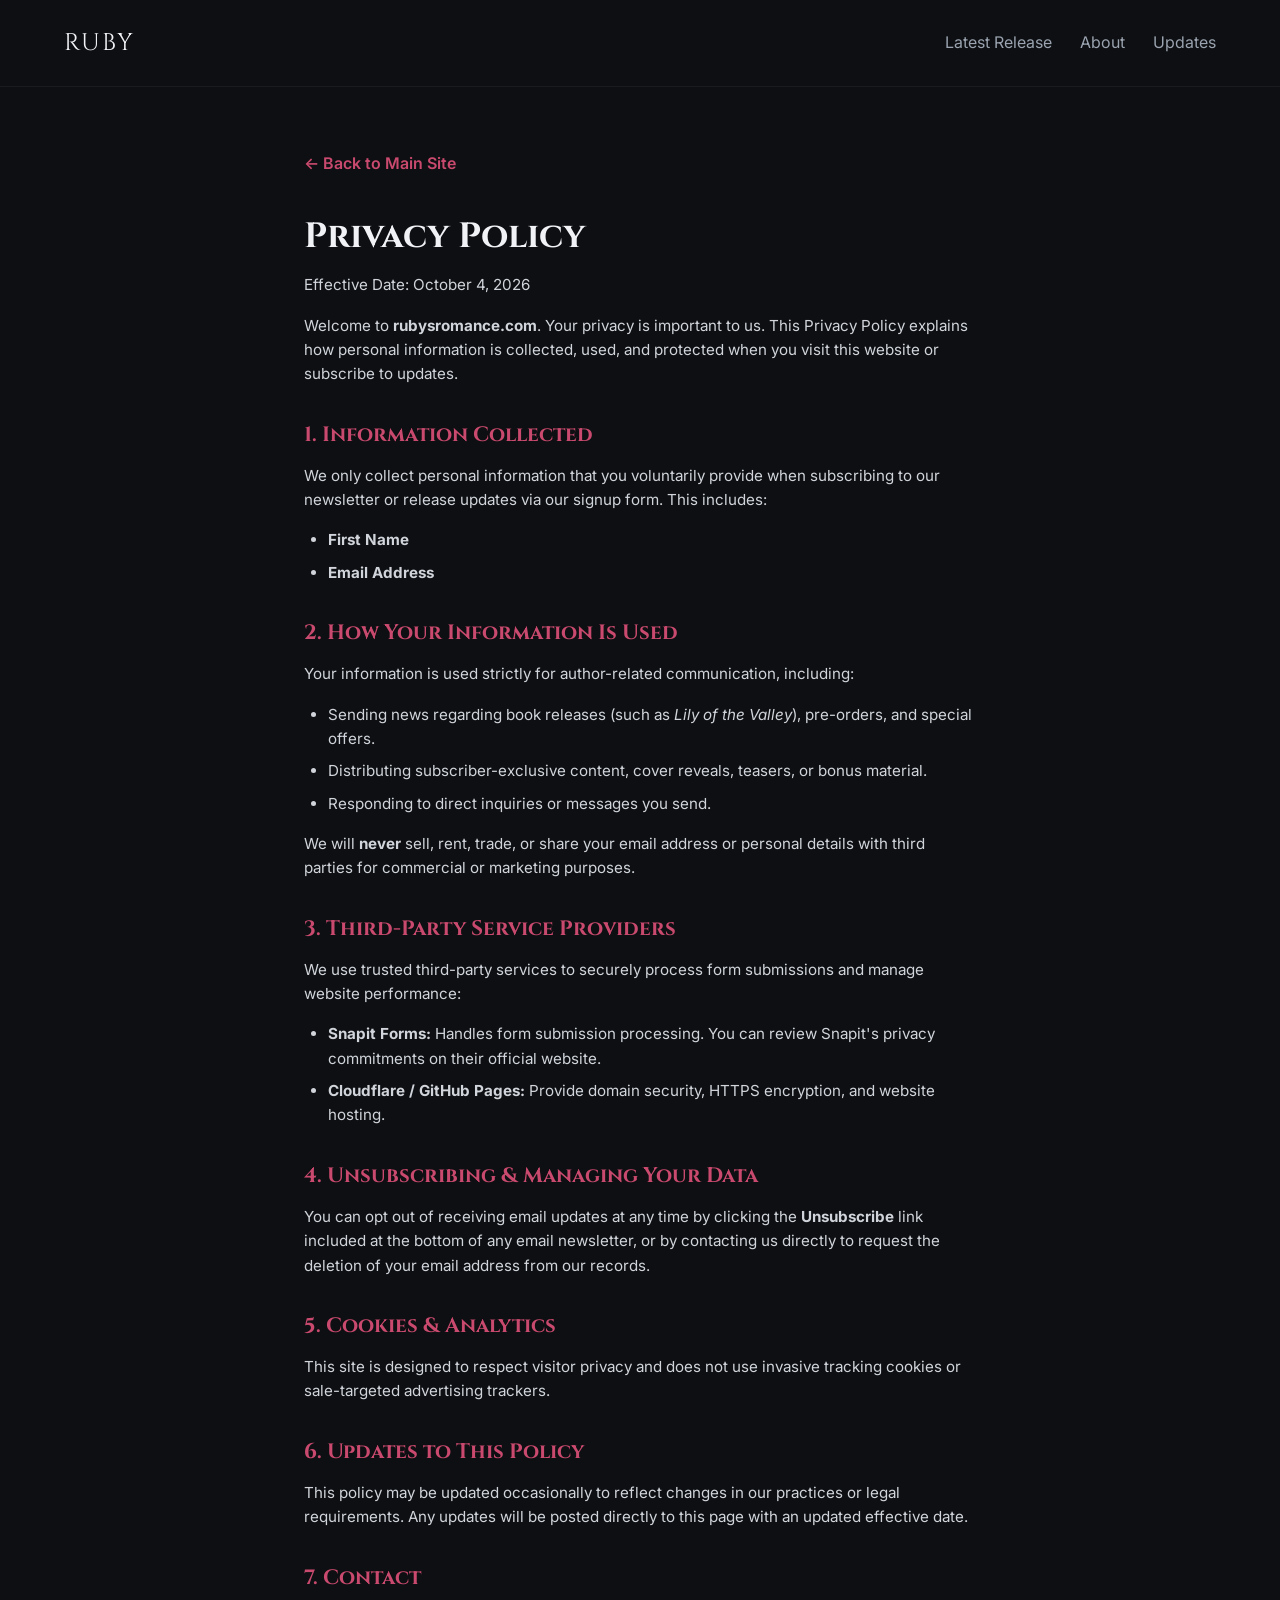
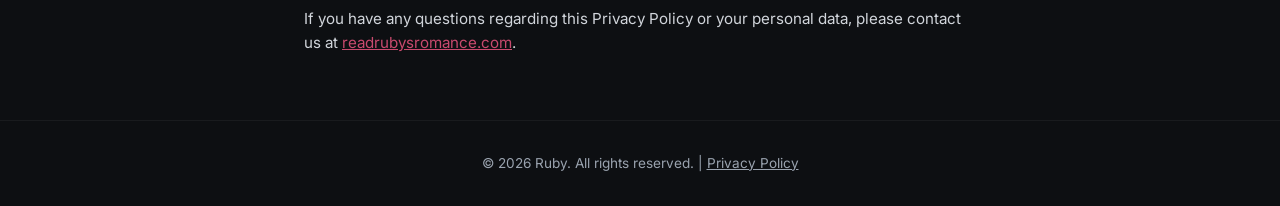
==== privacy.html @ 129fb5df "Create privacy.html" ====
<!DOCTYPE html>
<html lang="en">
<head>
  <meta charset="UTF-8" />
  <meta name="viewport" content="width=device-width, initial-scale=1.0" />
  <title>Privacy Policy | Ruby's Romance</title>
  <link rel="stylesheet" href="assets/css/style.css" />
  <link rel="preconnect" href="https://fonts.googleapis.com">
  <link rel="preconnect" href="https://fonts.gstatic.com" crossorigin>
  <link href="https://fonts.googleapis.com/css2?family=Cinzel:wght@500;700&family=Inter:wght@300;400;600&display=swap" rel="stylesheet">
  <style>
    .legal-container {
      max-width: 800px;
      margin: 4rem auto;
      padding: 0 5%;
    }
    .legal-container h1 {
      font-family: var(--font-heading);
      font-size: 2.2rem;
      margin-bottom: 0.5rem;
    }
    .legal-container h2 {
      font-family: var(--font-heading);
      font-size: 1.3rem;
      margin-top: 2rem;
      margin-bottom: 0.75rem;
      color: var(--accent-color);
    }
    .legal-container p, .legal-container ul {
      color: #d1d5db;
      margin-bottom: 1rem;
      font-size: 0.95rem;
    }
    .legal-container ul {
      padding-left: 1.5rem;
    }
    .legal-container li {
      margin-bottom: 0.5rem;
    }
    .effective-date {
      color: var(--text-muted);
      font-size: 0.85rem;
      margin-bottom: 2rem;
    }
    .back-link {
      display: inline-block;
      margin-bottom: 2rem;
      color: var(--accent-color);
      text-decoration: none;
      font-weight: 600;
    }
    .back-link:hover {
      text-decoration: underline;
    }
  </style>
</head>
<body>

  <header class="navbar">
    <a href="index.html" class="brand">RUBY</a>
    <nav>
      <a href="index.html#book">Latest Release</a>
      <a href="index.html#about">About</a>
      <a href="index.html#newsletter">Updates</a>
    </nav>
  </header>

  <main class="legal-container">
    <a href="index.html" class="back-link">&larr; Back to Main Site</a>
    <h1>Privacy Policy</h1>
    <p class="effective-date">Effective Date: October 4, 2026</p>

    <p>Welcome to <strong>rubysromance.com</strong>. Your privacy is important to us. This Privacy Policy explains how personal information is collected, used, and protected when you visit this website or subscribe to updates.</p>

    <h2>1. Information Collected</h2>
    <p>We only collect personal information that you voluntarily provide when subscribing to our newsletter or release updates via our signup form. This includes:</p>
    <ul>
      <li><strong>First Name</strong></li>
      <li><strong>Email Address</strong></li>
    </ul>

    <h2>2. How Your Information Is Used</h2>
    <p>Your information is used strictly for author-related communication, including:</p>
    <ul>
      <li>Sending news regarding book releases (such as <em>Lily of the Valley</em>), pre-orders, and special offers.</li>
      <li>Distributing subscriber-exclusive content, cover reveals, teasers, or bonus material.</li>
      <li>Responding to direct inquiries or messages you send.</li>
    </ul>
    <p>We will <strong>never</strong> sell, rent, trade, or share your email address or personal details with third parties for commercial or marketing purposes.</p>

    <h2>3. Third-Party Service Providers</h2>
    <p>We use trusted third-party services to securely process form submissions and manage website performance:</p>
    <ul>
      <li><strong>Snapit Forms:</strong> Handles form submission processing. You can review Snapit's privacy commitments on their official website.</li>
      <li><strong>Cloudflare / GitHub Pages:</strong> Provide domain security, HTTPS encryption, and website hosting.</li>
    </ul>

    <h2>4. Unsubscribing & Managing Your Data</h2>
    <p>You can opt out of receiving email updates at any time by clicking the <strong>Unsubscribe</strong> link included at the bottom of any email newsletter, or by contacting us directly to request the deletion of your email address from our records.</p>

    <h2>5. Cookies & Analytics</h2>
    <p>This site is designed to respect visitor privacy and does not use invasive tracking cookies or sale-targeted advertising trackers.</p>

    <h2>6. Updates to This Policy</h2>
    <p>This policy may be updated occasionally to reflect changes in our practices or legal requirements. Any updates will be posted directly to this page with an updated effective date.</p>

    <h2>7. Contact</h2>
    <p>If you have any questions regarding this Privacy Policy or your personal data, please contact us at <a href="mailto:readrubysromance.com" style="color: var(--accent-color);">readrubysromance.com</a>.</p>
  </main>

  <footer>
    <p>&copy; 2026 Ruby. All rights reserved. | <a href="privacy.html" style="color: var(--text-muted); text-decoration: underline;">Privacy Policy</a></p>
  </footer>

</body>
</html>
---- assets/css/style.css ----
:root {
  --bg-color: #0d0f12;
  --card-bg: #161a20;
  --accent-color: #c94a6e;
  --accent-hover: #e05d82;
  --text-main: #f0f2f5;
  --text-muted: #9aa3af;
  --font-heading: 'Cinzel', serif;
  --font-body: 'Inter', sans-serif;
}

* {
  box-sizing: border-box;
  margin: 0;
  padding: 0;
}

body {
  background-color: var(--bg-color);
  color: var(--text-main);
  font-family: var(--font-body);
  line-height: 1.6;
}

.navbar {
  display: flex;
  justify-content: space-between;
  align-items: center;
  padding: 1.5rem 5%;
  border-bottom: 1px solid rgba(255,255,255,0.05);
}

.brand {
  font-family: var(--font-heading);
  font-size: 1.5rem;
  letter-spacing: 2px;
  color: var(--text-main);
  text-decoration: none;
}

.navbar nav a {
  color: var(--text-muted);
  text-decoration: none;
  margin-left: 1.5rem;
  transition: color 0.2s;
}

.navbar nav a:hover {
  color: var(--accent-color);
}

.hero {
  padding: 4rem 5%;
  max-width: 1100px;
  margin: 0 auto;
}

.hero-container {
  display: grid;
  grid-template-columns: 1fr 1.5fr;
  gap: 3rem;
  align-items: center;
}

@media (max-width: 768px) {
  .hero-container {
    grid-template-columns: 1fr;
    text-align: center;
  }
}

.book-cover img {
  width: 100%;
  max-width: 340px;
  border-radius: 8px;
  box-shadow: 0 10px 30px rgba(0,0,0,0.5);
  margin: 0 auto;
  display: block;
}

.badge {
  display: inline-block;
  background: rgba(201, 74, 110, 0.15);
  color: var(--accent-color);
  padding: 0.3rem 0.8rem;
  border-radius: 20px;
  font-size: 0.85rem;
  font-weight: 600;
  margin-bottom: 1rem;
}

h1 {
  font-family: var(--font-heading);
  font-size: 2.5rem;
  margin-bottom: 0.5rem;
}

.subhead {
  color: var(--text-muted);
  font-size: 1.1rem;
  margin-bottom: 1.5rem;
}

.blurb {
  margin-bottom: 1.5rem;
  color: #d1d5db;
}

.tag-list {
  display: flex;
  flex-wrap: wrap;
  gap: 0.5rem;
  margin-bottom: 2rem;
}

.tag-list span {
  background: var(--card-bg);
  padding: 0.3rem 0.7rem;
  border-radius: 4px;
  font-size: 0.8rem;
  color: var(--text-muted);
}

.cta-buttons {
  display: flex;
  gap: 1rem;
  flex-wrap: wrap;
}

.btn {
  display: inline-block;
  padding: 0.8rem 1.5rem;
  border-radius: 6px;
  text-decoration: none;
  font-weight: 600;
  transition: background 0.2s;
}

.btn.primary {
  background-color: var(--accent-color);
  color: #fff;
}

.btn.primary:hover {
  background-color: var(--accent-hover);
}

.btn.secondary {
  background-color: var(--card-bg);
  color: var(--text-main);
  border: 1px solid rgba(255,255,255,0.1);
}

.newsletter-section {
  background-color: var(--card-bg);
  padding: 4rem 5%;
  text-align: center;
  margin: 3rem 0;
}

.newsletter-form {
  display: flex;
  justify-content: center;
  gap: 0.5rem;
  margin-top: 1.5rem;
  max-width: 500px;
  margin-left: auto;
  margin-right: auto;
}

.newsletter-form input {
  padding: 0.8rem;
  border-radius: 6px;
  border: 1px solid rgba(255,255,255,0.1);
  background: var(--bg-color);
  color: #fff;
  flex: 1;
}

.about-section {
  padding: 4rem 5%;
  max-width: 900px;
  margin: 0 auto;
}

.about-grid {
  display: grid;
  grid-template-columns: 1fr 2fr;
  gap: 2rem;
  align-items: center;
}

@media (max-width: 600px) {
  .about-grid {
    grid-template-columns: 1fr;
    text-align: center;
  }
}

.author-photo img {
  width: 150px;
  height: 150px;
  border-radius: 50%;
  object-fit: cover;
}

.social-links {
  margin-top: 1rem;
}

.social-links a {
  color: var(--accent-color);
  margin-right: 1rem;
  text-decoration: none;
}

footer {
  text-align: center;
  padding: 2rem;
  color: var(--text-muted);
  font-size: 0.85rem;
  border-top: 1px solid rgba(255,255,255,0.05);
}
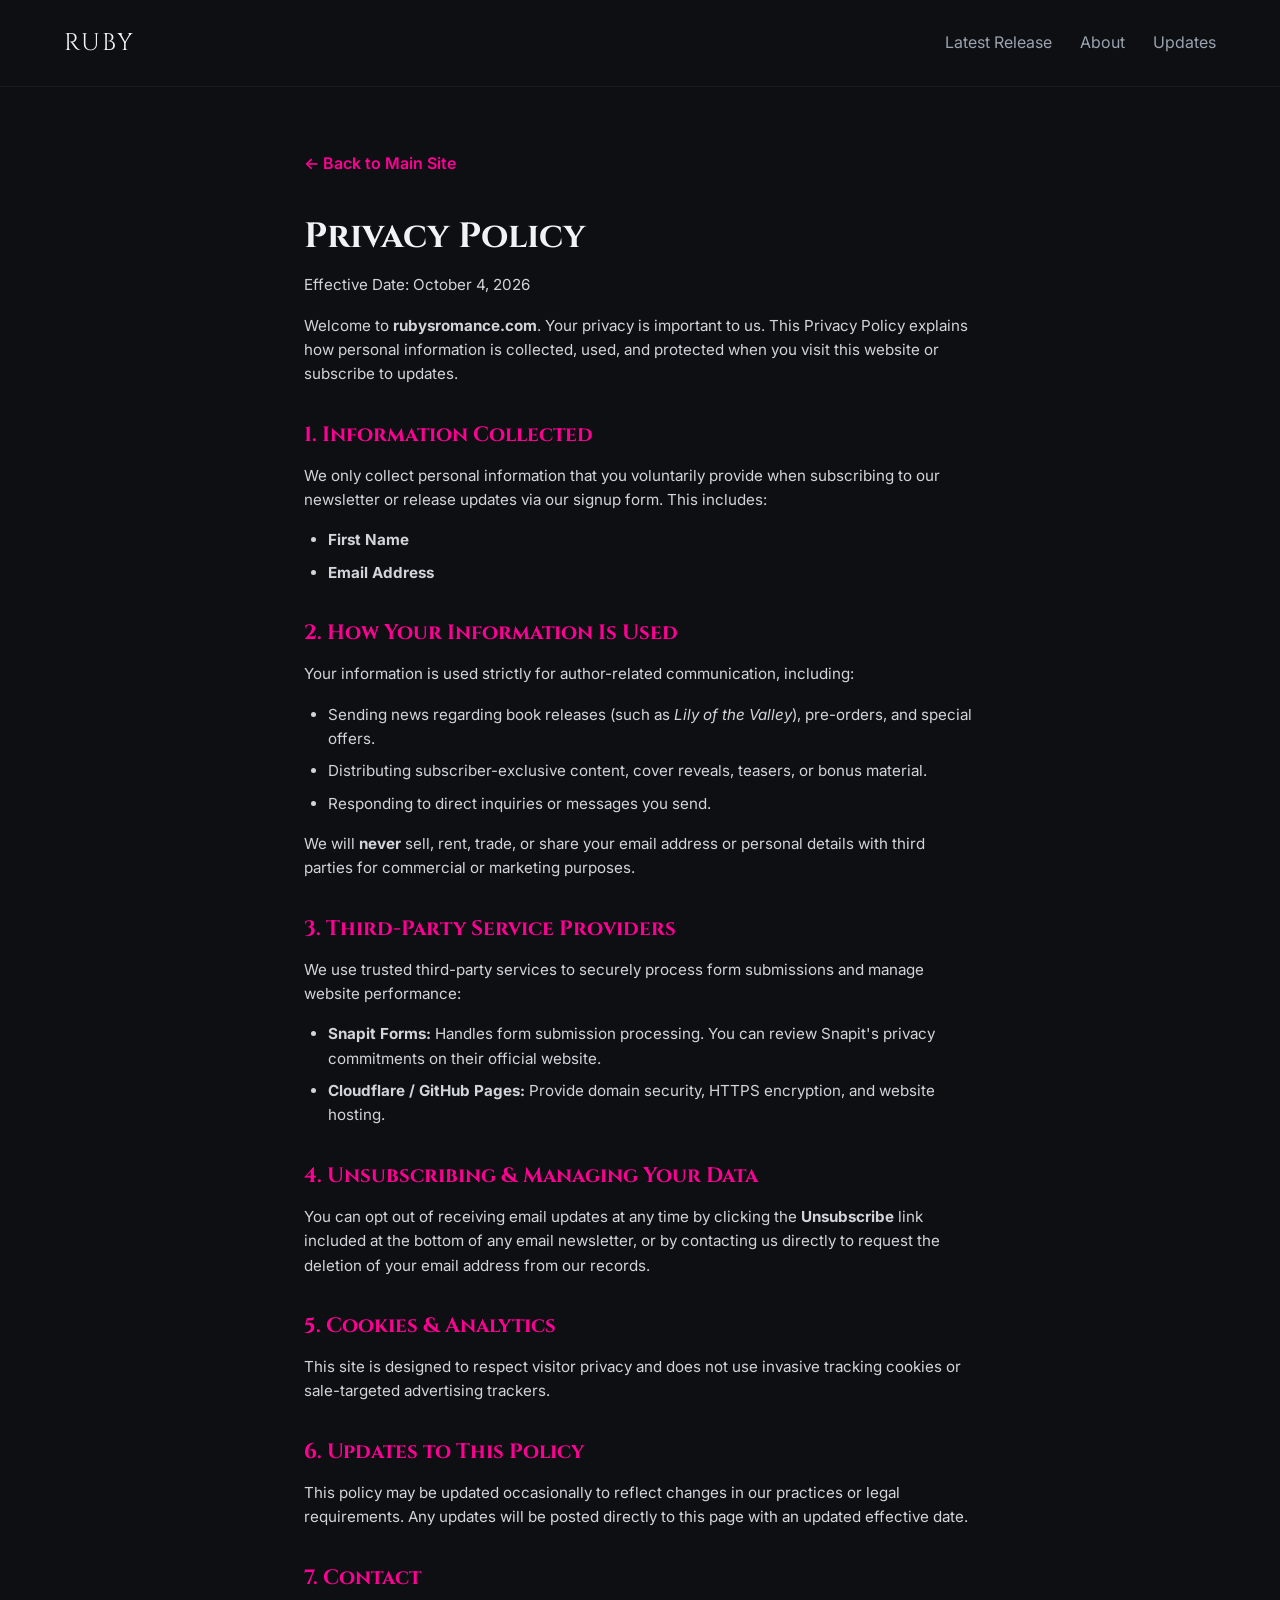
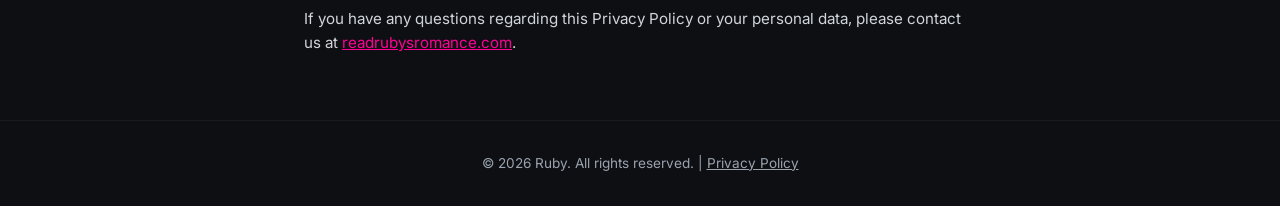
==== commit cbac602b: "Update privacy.html" ====
--- a/privacy.html
+++ b/privacy.html
@@ -8,6 +8,11 @@
   <link rel="preconnect" href="https://fonts.googleapis.com">
   <link rel="preconnect" href="https://fonts.gstatic.com" crossorigin>
   <link href="https://fonts.googleapis.com/css2?family=Cinzel:wght@500;700&family=Inter:wght@300;400;600&display=swap" rel="stylesheet">
+  <!-- Favicons -->
+<link rel="icon" type="image/png" sizes="32x32" href="assets/images/favicon-32x32.png" />
+<link rel="icon" type="image/png" sizes="16x16" href="assets/images/favicon-16x16.png" />
+<link rel="apple-touch-apple-icon" sizes="180x180" href="assets/images/apple-touch-icon.png" />
+  
   <style>
     .legal-container {
       max-width: 800px;
--- a/assets/css/style.css
+++ b/assets/css/style.css
@@ -1,8 +1,8 @@
 :root {
   --bg-color: #0d0f12;
   --card-bg: #161a20;
-  --accent-color: #c94a6e;
-  --accent-hover: #e05d82;
+  --accent-color: #FF0095;
+  --accent-hover: #CD0078;
   --text-main: #f0f2f5;
   --text-muted: #9aa3af;
   --font-heading: 'Cinzel', serif;
@@ -221,3 +221,94 @@
   font-size: 0.85rem;
   border-top: 1px solid rgba(255,255,255,0.05);
 }
+
+/* ==========================================
+   MailerLite Dark Theme & Clean Up Overrides
+   ========================================== */
+
+/* 1. Hide MailerLite's duplicate headers and titles */
+.ml-embedded .ml-form-embedHeader,
+.ml-embedded .ml-form-embedBody .ml-form-embedContent h4,
+.ml-embedded .ml-form-embedBody .ml-form-embedContent p:first-child {
+  display: none !important;
+}
+
+/* 2. Container background & text colors */
+.ml-embedded,
+.ml-embedded .ml-form-embedWrapper,
+.ml-embedded .ml-form-embedBody,
+.ml-embedded .ml-form-embedContent {
+  background: transparent !important;
+  color: var(--text-main) !important;
+  font-family: var(--font-body) !important;
+  max-width: 480px !important;
+  margin: 0 auto !important;
+  padding: 0 !important;
+}
+
+/* 3. Helper text & Privacy Policy text */
+.ml-embedded p,
+.ml-embedded label,
+.ml-embedded span,
+.ml-embedded a {
+  color: var(--text-muted) !important;
+  font-size: 0.88rem !important;
+}
+
+.ml-embedded a {
+  text-decoration: underline !important;
+}
+
+/* 4. Input Fields (Dark surface, white text, subtle border) */
+.ml-embedded input[type="text"],
+.ml-embedded input[type="email"] {
+  background-color: var(--bg-color) !important;
+  color: #ffffff !important;
+  border: 1px solid rgba(255, 255, 255, 0.15) !important;
+  border-radius: 6px !important;
+  padding: 0.85rem 1rem !important;
+  font-size: 0.95rem !important;
+  width: 100% !important;
+  box-sizing: border-box !important;
+}
+
+.ml-embedded input::placeholder {
+  color: var(--text-muted) !important;
+  opacity: 0.7;
+}
+
+.ml-embedded input:focus {
+  border-color: var(--accent-color) !important;
+  outline: none !important;
+  box-shadow: 0 0 0 2px rgba(201, 74, 110, 0.2) !important;
+}
+
+/* 5. Center reCAPTCHA box */
+.ml-embedded .ml-form-recaptcha,
+.ml-embedded .g-recaptcha {
+  display: flex !important;
+  justify-content: center !important;
+  margin: 1rem 0 !important;
+}
+
+/* 6. Subscribe Button (Styled with your site's accent pink) */
+.ml-embedded button[type="submit"],
+.ml-embedded .ml-button-horizontal button {
+  background-color: var(--accent-color) !important;
+  color: #ffffff !important;
+  border: none !important;
+  border-radius: 6px !important;
+  font-family: var(--font-body) !important;
+  font-weight: 600 !important;
+  font-size: 1rem !important;
+  padding: 0.85rem 2rem !important;
+  width: 100% !important;
+  cursor: pointer !important;
+  transition: background-color 0.2s ease, transform 0.1s ease !important;
+  margin-top: 0.5rem !important;
+}
+
+.ml-embedded button[type="submit"]:hover,
+.ml-embedded .ml-button-horizontal button:hover {
+  background-color: var(--accent-hover) !important;
+}
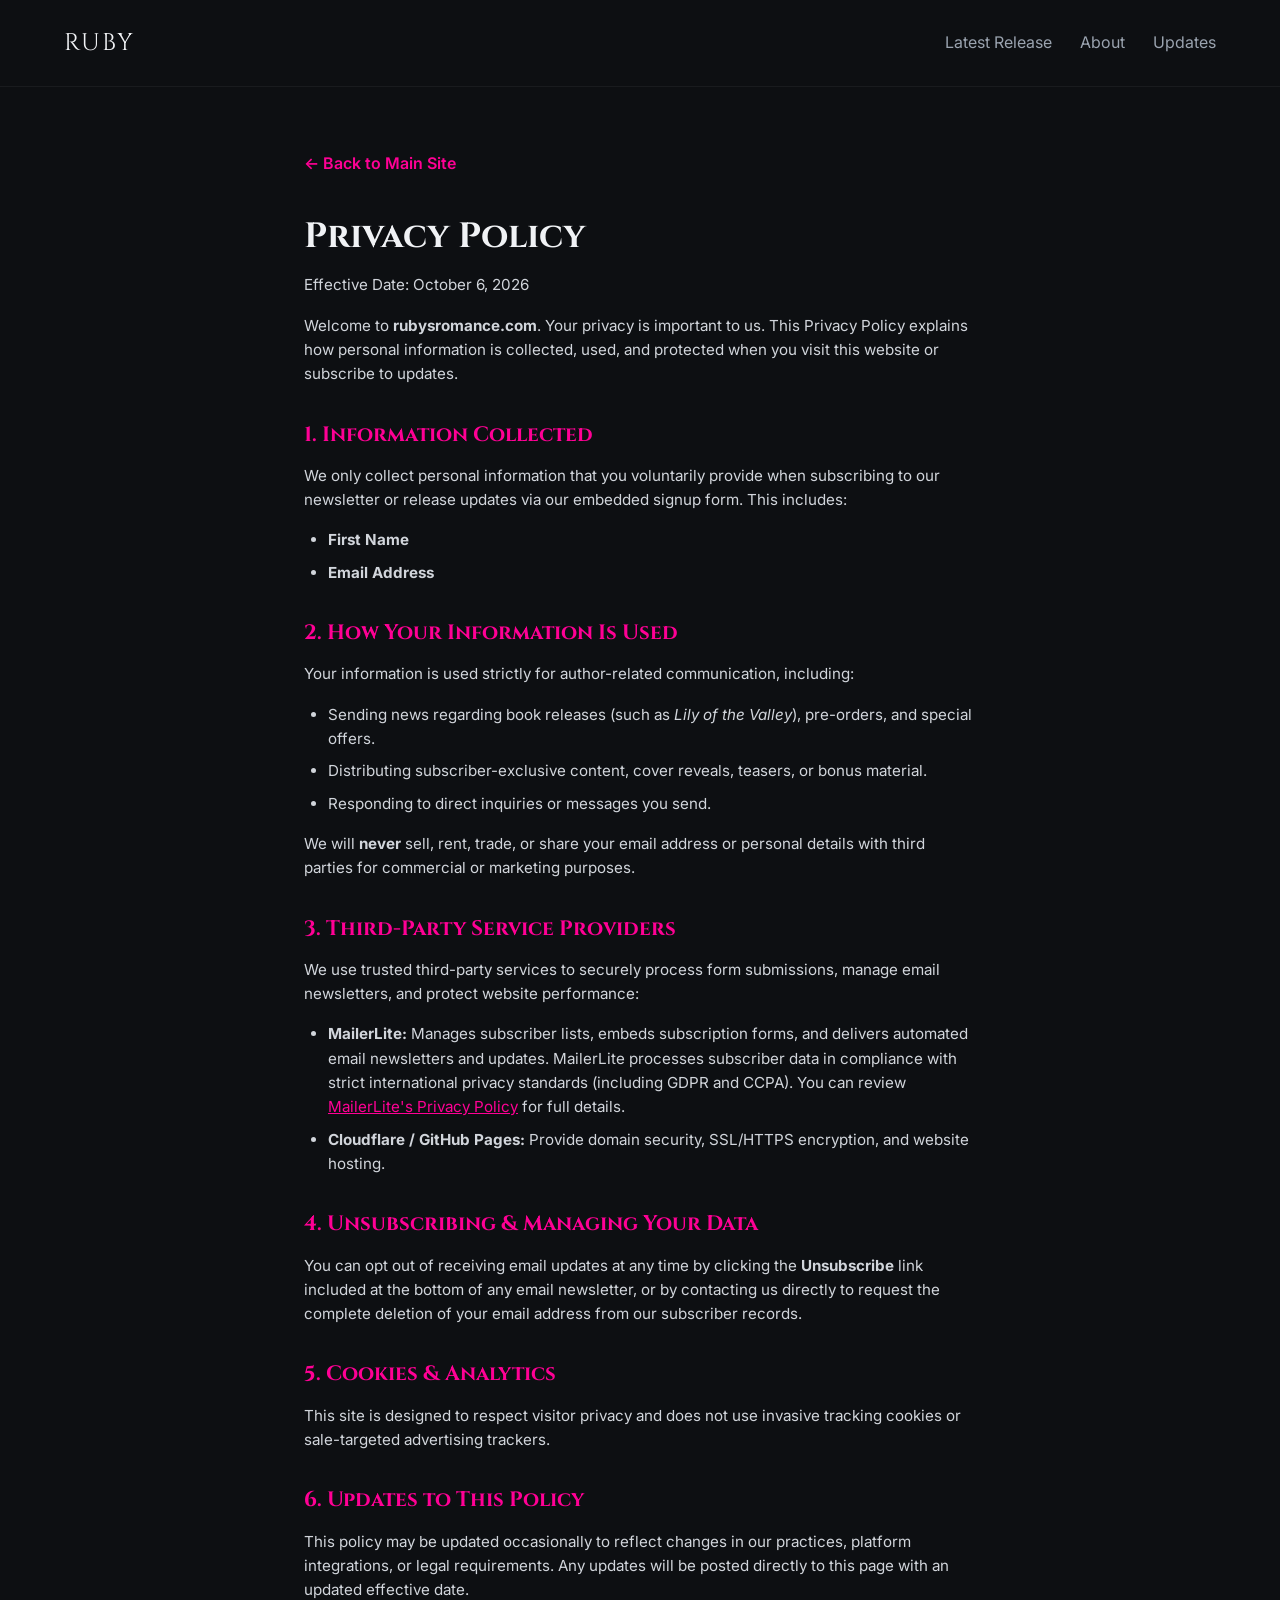
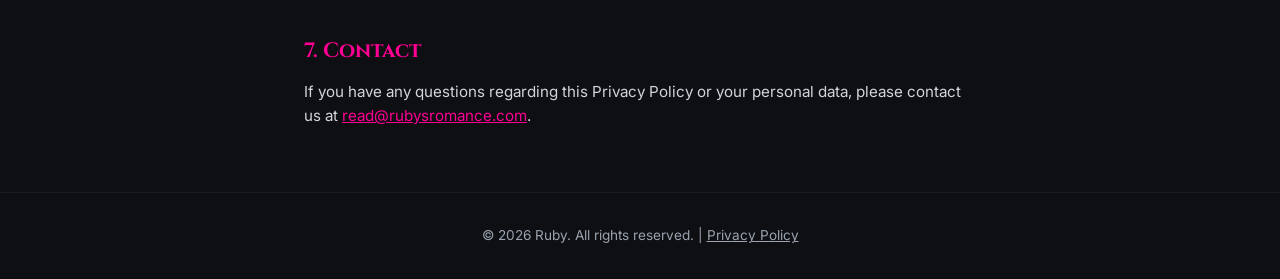
==== commit c9cb7927: "Update privacy.html" ====
--- a/privacy.html
+++ b/privacy.html
@@ -8,10 +8,11 @@
   <link rel="preconnect" href="https://fonts.googleapis.com">
   <link rel="preconnect" href="https://fonts.gstatic.com" crossorigin>
   <link href="https://fonts.googleapis.com/css2?family=Cinzel:wght@500;700&family=Inter:wght@300;400;600&display=swap" rel="stylesheet">
+  
   <!-- Favicons -->
-<link rel="icon" type="image/png" sizes="32x32" href="assets/images/favicon-32x32.png" />
-<link rel="icon" type="image/png" sizes="16x16" href="assets/images/favicon-16x16.png" />
-<link rel="apple-touch-apple-icon" sizes="180x180" href="assets/images/apple-touch-icon.png" />
+  <link rel="icon" type="image/png" sizes="32x32" href="assets/images/favicon-32x32.png" />
+  <link rel="icon" type="image/png" sizes="16x16" href="assets/images/favicon-16x16.png" />
+  <link rel="apple-touch-icon" sizes="180x180" href="assets/images/apple-touch-icon.png" />
   
   <style>
     .legal-container {
@@ -73,12 +74,12 @@
   <main class="legal-container">
     <a href="index.html" class="back-link">&larr; Back to Main Site</a>
     <h1>Privacy Policy</h1>
-    <p class="effective-date">Effective Date: October 4, 2026</p>
+    <p class="effective-date">Effective Date: October 6, 2026</p>
 
     <p>Welcome to <strong>rubysromance.com</strong>. Your privacy is important to us. This Privacy Policy explains how personal information is collected, used, and protected when you visit this website or subscribe to updates.</p>
 
     <h2>1. Information Collected</h2>
-    <p>We only collect personal information that you voluntarily provide when subscribing to our newsletter or release updates via our signup form. This includes:</p>
+    <p>We only collect personal information that you voluntarily provide when subscribing to our newsletter or release updates via our embedded signup form. This includes:</p>
     <ul>
       <li><strong>First Name</strong></li>
       <li><strong>Email Address</strong></li>
@@ -94,23 +95,23 @@
     <p>We will <strong>never</strong> sell, rent, trade, or share your email address or personal details with third parties for commercial or marketing purposes.</p>
 
     <h2>3. Third-Party Service Providers</h2>
-    <p>We use trusted third-party services to securely process form submissions and manage website performance:</p>
+    <p>We use trusted third-party services to securely process form submissions, manage email newsletters, and protect website performance:</p>
     <ul>
-      <li><strong>Snapit Forms:</strong> Handles form submission processing. You can review Snapit's privacy commitments on their official website.</li>
-      <li><strong>Cloudflare / GitHub Pages:</strong> Provide domain security, HTTPS encryption, and website hosting.</li>
+      <li><strong>MailerLite:</strong> Manages subscriber lists, embeds subscription forms, and delivers automated email newsletters and updates. MailerLite processes subscriber data in compliance with strict international privacy standards (including GDPR and CCPA). You can review <a href="https://www.mailerlite.com/legal/privacy-policy" target="_blank" rel="noopener noreferrer" style="color: var(--accent-color); text-decoration: underline;">MailerLite's Privacy Policy</a> for full details.</li>
+      <li><strong>Cloudflare / GitHub Pages:</strong> Provide domain security, SSL/HTTPS encryption, and website hosting.</li>
     </ul>
 
     <h2>4. Unsubscribing & Managing Your Data</h2>
-    <p>You can opt out of receiving email updates at any time by clicking the <strong>Unsubscribe</strong> link included at the bottom of any email newsletter, or by contacting us directly to request the deletion of your email address from our records.</p>
+    <p>You can opt out of receiving email updates at any time by clicking the <strong>Unsubscribe</strong> link included at the bottom of any email newsletter, or by contacting us directly to request the complete deletion of your email address from our subscriber records.</p>
 
     <h2>5. Cookies & Analytics</h2>
     <p>This site is designed to respect visitor privacy and does not use invasive tracking cookies or sale-targeted advertising trackers.</p>
 
     <h2>6. Updates to This Policy</h2>
-    <p>This policy may be updated occasionally to reflect changes in our practices or legal requirements. Any updates will be posted directly to this page with an updated effective date.</p>
+    <p>This policy may be updated occasionally to reflect changes in our practices, platform integrations, or legal requirements. Any updates will be posted directly to this page with an updated effective date.</p>
 
     <h2>7. Contact</h2>
-    <p>If you have any questions regarding this Privacy Policy or your personal data, please contact us at <a href="mailto:readrubysromance.com" style="color: var(--accent-color);">readrubysromance.com</a>.</p>
+    <p>If you have any questions regarding this Privacy Policy or your personal data, please contact us at <a href="mailto:readrubysromance@gmail.com" style="color: var(--accent-color);">read@rubysromance.com</a>.</p>
   </main>
 
   <footer>
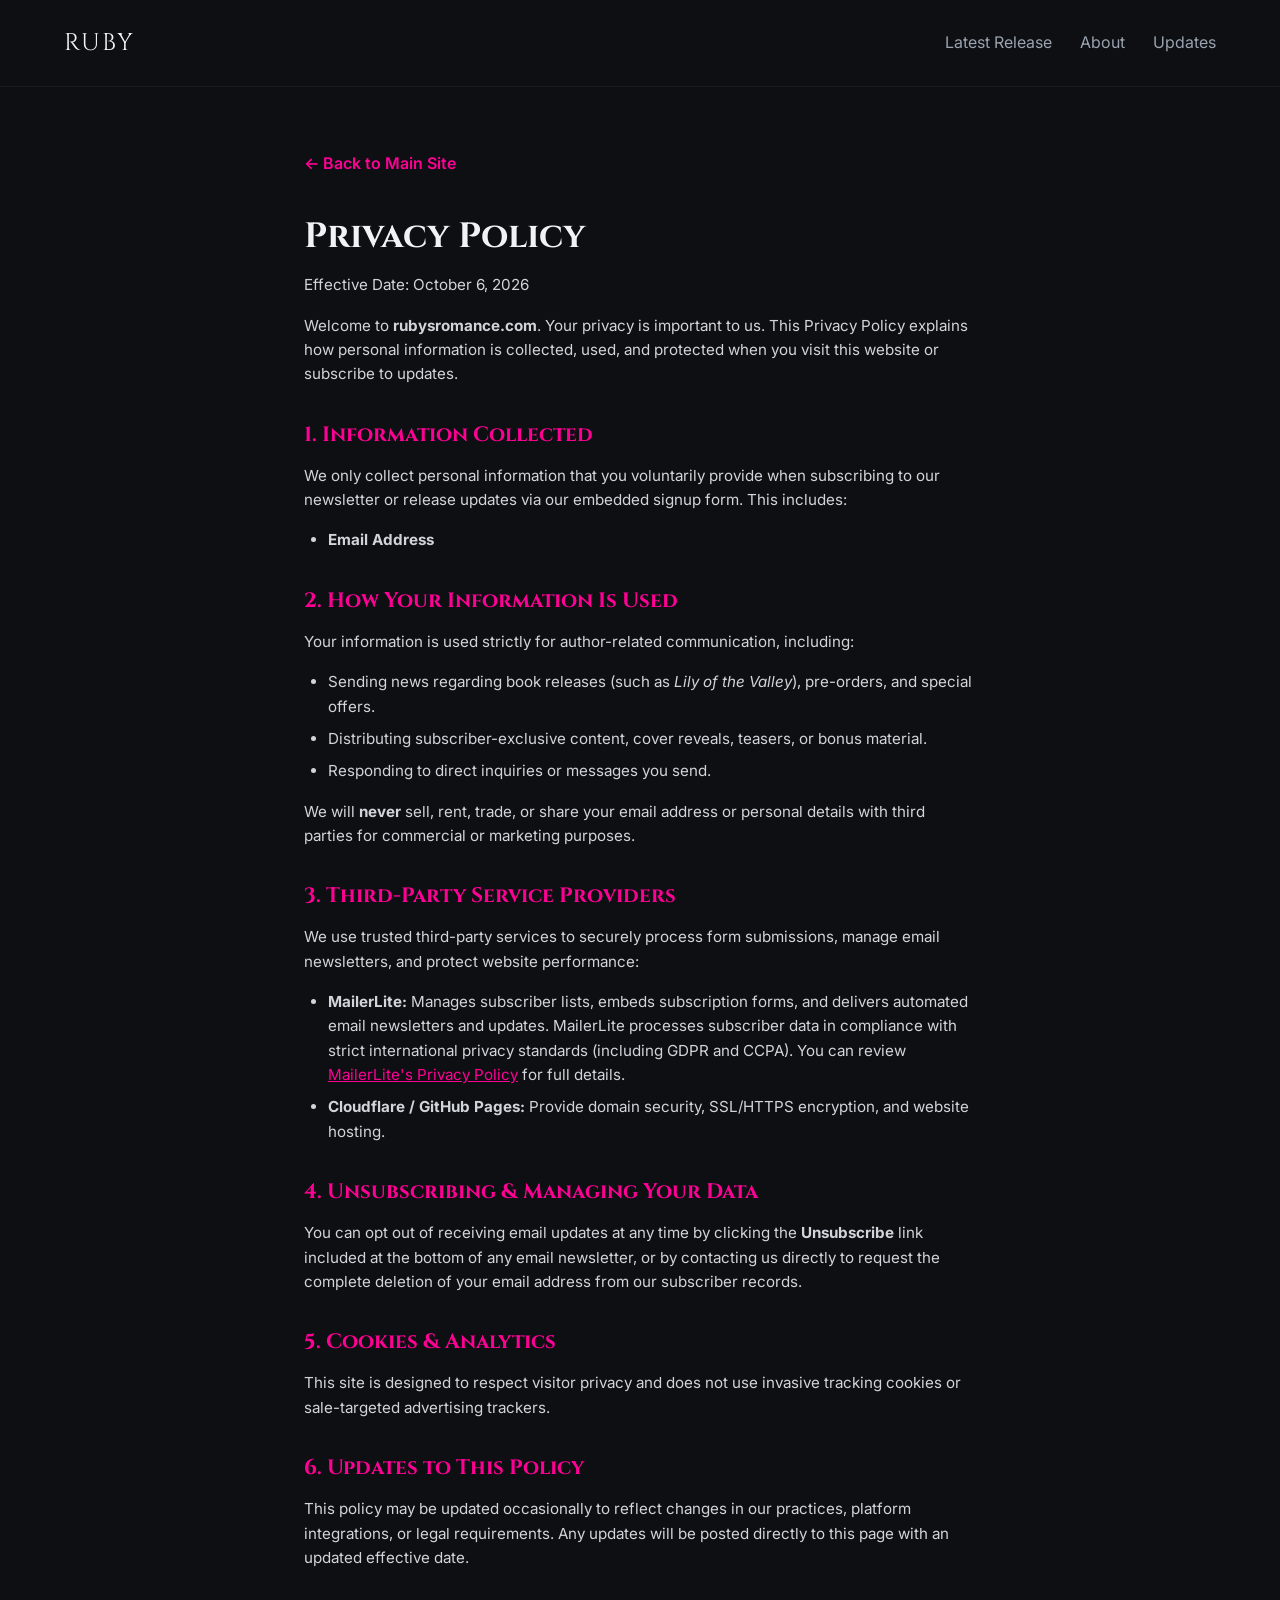
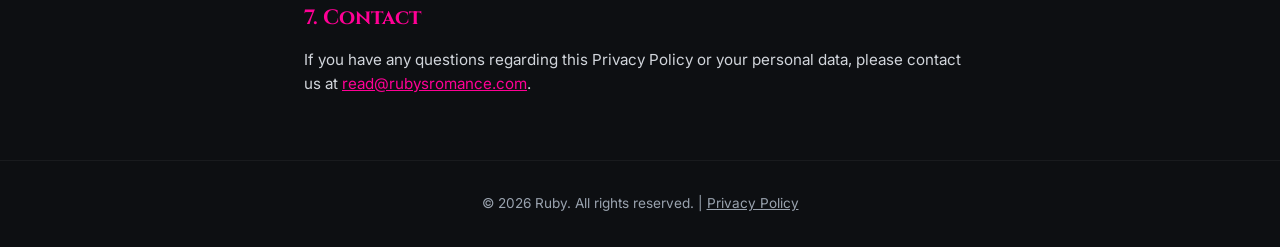
==== commit 5c71b259: "Update privacy.html" ====
--- a/privacy.html
+++ b/privacy.html
@@ -81,7 +81,6 @@
     <h2>1. Information Collected</h2>
     <p>We only collect personal information that you voluntarily provide when subscribing to our newsletter or release updates via our embedded signup form. This includes:</p>
     <ul>
-      <li><strong>First Name</strong></li>
       <li><strong>Email Address</strong></li>
     </ul>
 
